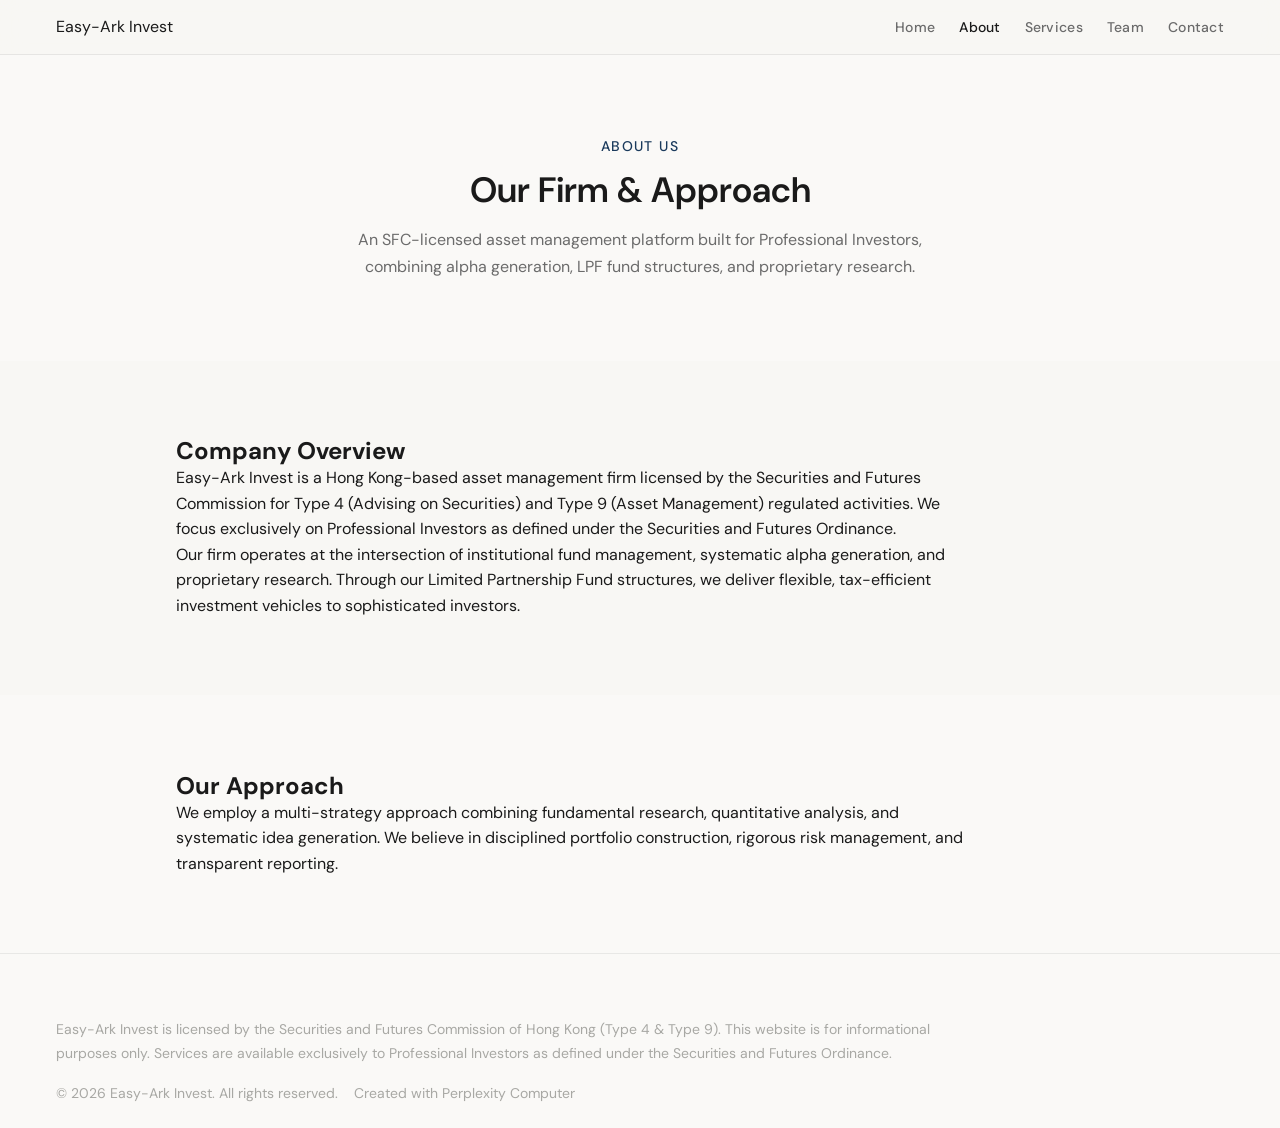
==== about.html @ 7d68a7dd "Add all HTML pages: index, about, services, team, contact" ====
<!DOCTYPE html>
<html lang="en">
<head>
<!-- Created with Perplexity Computer https://www.perplexity.ai/computer -->
<meta name="generator" content="Perplexity Computer">
<meta charset="UTF-8">
<meta name="viewport" content="width=device-width, initial-scale=1.0">
<title>About Us — Easy-Ark Invest</title>
<meta name="description" content="Easy-Ark Invest is a Hong Kong-based SFC-licensed asset management firm focused on Professional Investors, operating LPF structures with alpha capture and proprietary research capabilities.">
<link rel="preconnect" href="https://fonts.googleapis.com">
<link rel="preconnect" href="https://fonts.gstatic.com" crossorigin>
<link href="https://fonts.googleapis.com/css2?family=DM+Sans:ital,opsz,wght@0,9..40,300..700;1,9..40,300..700&display=swap" rel="stylesheet">
<link rel="stylesheet" href="./base.css">
<link rel="stylesheet" href="./style.css">
</head>
<body>
<a href="#main" class="skip-link">Skip to main content</a>
<header class="header" role="banner">
  <div class="header__inner">
    <a href="./index.html" class="header__logo" aria-label="Easy-Ark Invest Home">Easy-Ark Invest</a>
    <nav class="header__nav" data-nav aria-label="Main navigation">
      <a href="./index.html" class="header__nav-link">Home</a>
      <a href="./about.html" class="header__nav-link">About</a>
      <a href="./services.html" class="header__nav-link">Services</a>
      <a href="./team.html" class="header__nav-link">Team</a>
      <a href="./contact.html" class="header__nav-link">Contact</a>
    </nav>
  </div>
</header>
<main id="main">
  <section class="page-hero" style="background: var(--color-surface);">
    <div class="container">
      <div class="page-hero__overline">About Us</div>
      <h1 class="page-hero__title">Our Firm &amp; Approach</h1>
      <p class="page-hero__desc">An SFC-licensed asset management platform built for Professional Investors, combining alpha generation, LPF fund structures, and proprietary research.</p>
    </div>
  </section>
  <section class="section" aria-labelledby="overview-heading">
    <div class="container container--narrow">
      <h2 id="overview-heading">Company Overview</h2>
      <p>Easy-Ark Invest is a Hong Kong-based asset management firm licensed by the Securities and Futures Commission for Type 4 (Advising on Securities) and Type 9 (Asset Management) regulated activities. We focus exclusively on Professional Investors as defined under the Securities and Futures Ordinance.</p>
      <p>Our firm operates at the intersection of institutional fund management, systematic alpha generation, and proprietary research. Through our Limited Partnership Fund structures, we deliver flexible, tax-efficient investment vehicles to sophisticated investors.</p>
    </div>
  </section>
  <section class="section" style="background: var(--color-surface);" aria-labelledby="approach-heading">
    <div class="container container--narrow">
      <h2 id="approach-heading">Our Approach</h2>
      <p>We employ a multi-strategy approach combining fundamental research, quantitative analysis, and systematic idea generation. We believe in disciplined portfolio construction, rigorous risk management, and transparent reporting.</p>
    </div>
  </section>
</main>
<footer class="footer" role="contentinfo">
  <div class="footer__inner">
    <div class="footer__bottom">
      <p class="footer__disclaimer">Easy-Ark Invest is licensed by the Securities and Futures Commission of Hong Kong (Type 4 &amp; Type 9). This website is for informational purposes only. Services are available exclusively to Professional Investors as defined under the Securities and Futures Ordinance.</p>
      <div class="footer__meta">
        <span>&copy; 2026 Easy-Ark Invest. All rights reserved.</span>
        <a href="https://www.perplexity.ai/computer" target="_blank" rel="noopener noreferrer">Created with Perplexity Computer</a>
      </div>
    </div>
  </div>
</footer>
<script src="./app.js"></script>
</body>
</html>
---- base.css ----
/* base.css */
*, *::before, *::after { box-sizing: border-box; margin: 0; padding: 0; }

html {
  -moz-text-size-adjust: none;
  -webkit-text-size-adjust: none;
  text-size-adjust: none;
  -webkit-font-smoothing: antialiased;
  -moz-osx-font-smoothing: grayscale;
  text-rendering: optimizeLegibility;
  scroll-behavior: smooth;
  hanging-punctuation: first last;
  scroll-padding-top: var(--space-16);
}

body {
  min-height: 100dvh;
  line-height: 1.6;
  font-family: var(--font-body, sans-serif);
  font-size: var(--text-sm);
  color: var(--color-text);
  background-color: var(--color-bg);
}

img, picture, video, canvas, svg { display: block; max-width: 100%; height: auto; }
ul[role="list"], ol[role="list"] { list-style: none; }
input, button, textarea, select { font: inherit; color: inherit; }

h1, h2, h3, h4, h5, h6 { text-wrap: balance; line-height: 1.15; }
p, li, figcaption { text-wrap: pretty; max-width: 72ch; }

::selection {
  background: oklch(from var(--color-primary) l c h / 0.25);
  color: var(--color-text);
}

:focus-visible {
  outline: 2px solid var(--color-primary);
  outline-offset: 3px;
  border-radius: var(--radius-sm);
}

@media (prefers-reduced-motion: reduce) {
  *, *::before, *::after {
    animation-duration: 0.01ms !important;
    animation-iteration-count: 1 !important;
    transition-duration: 0.01ms !important;
    scroll-behavior: auto !important;
  }
}

button { cursor: pointer; background: none; border: none; }
table { border-collapse: collapse; width: 100%; }

.sr-only {
  position: absolute; width: 1px; height: 1px; padding: 0; margin: -1px;
  overflow: hidden; clip: rect(0, 0, 0, 0); white-space: nowrap; border-width: 0;
}
---- style.css ----
/* style.css — Easy-Ark Invest Design System */

/* ============================================
   FONT LOADING
   Using DM Sans from Google Fonts — clean, professional, geometric
   ============================================ */

/* ============================================
   TYPE SCALE — Fluid with clamp()
   ============================================ */
:root {
  --text-xs:   clamp(0.75rem,  0.7rem  + 0.25vw, 0.875rem);
  --text-sm:   clamp(0.875rem, 0.8rem  + 0.35vw, 1rem);
  --text-base: clamp(1rem,     0.9rem  + 0.5vw,  1.125rem);
  --text-lg:   clamp(1.125rem, 0.95rem + 0.85vw, 1.5rem);
  --text-xl:   clamp(1.5rem,   1rem    + 1.5vw,  2.25rem);
  --text-2xl:  clamp(2rem,     1.2rem  + 2.5vw,  3.5rem);
  --text-3xl:  clamp(2.5rem,   1rem    + 4vw,    5rem);
  --text-hero: clamp(3rem,     0.5rem  + 7vw,    8rem);

  /* Font families */
  --font-body: 'DM Sans', 'Helvetica Neue', sans-serif;
  --font-display: 'DM Sans', 'Helvetica Neue', sans-serif;
}

/* ============================================
   4px SPACING SYSTEM
   ============================================ */
:root {
  --space-1:  0.25rem;   /*  4px */
  --space-2:  0.5rem;    /*  8px */
  --space-3:  0.75rem;   /* 12px */
  --space-4:  1rem;      /* 16px */
  --space-5:  1.25rem;   /* 20px */
  --space-6:  1.5rem;    /* 24px */
  --space-8:  2rem;      /* 32px */
  --space-10: 2.5rem;    /* 40px */
  --space-12: 3rem;      /* 48px */
  --space-16: 4rem;      /* 64px */
  --space-20: 5rem;      /* 80px */
  --space-24: 6rem;      /* 96px */
  --space-32: 8rem;      /* 128px */
}

/* ============================================
   COLOR PALETTE — Finance-appropriate custom palette
   Deep navy primary, warm off-white surfaces, subtle gold accent
   ============================================ */

:root, [data-theme="light"] {
  /* Surfaces — warm off-white progression */
  --color-bg:             #f8f7f4;
  --color-surface:        #faf9f7;
  --color-surface-2:      #ffffff;
  --color-surface-offset: #f2f0ec;
  --color-surface-offset-2: #eceae5;
  --color-surface-dynamic: #e5e3de;
  --color-divider:        #dbd8d2;
  --color-border:         #d0cdc6;

  /* Text — near-black to medium gray */
  --color-text:           #1a1a1a;
  --color-text-muted:     #6b6b6b;
  --color-text-faint:     #a8a8a4;
  --color-text-inverse:   #f8f7f4;

  /* Primary Accent — Deep Navy Blue */
  --color-primary:        #1a3a5c;
  --color-primary-hover:  #142e4a;
  --color-primary-active: #0e2338;
  --color-primary-highlight: #dbe4ed;

  /* Secondary Accent — Subtle Gold (very sparingly) */
  --color-gold:           #b8860b;
  --color-gold-hover:     #9a7009;
  --color-gold-active:    #7c5a07;

  /* Semantic — muted, finance-appropriate */
  --color-error:          #9b2c2c;
  --color-error-hover:    #822424;
  --color-error-highlight: #f0dede;

  --color-success:        #276749;
  --color-success-hover:  #1e5239;
  --color-success-highlight: #ddeee5;

  --color-warning:        #8b6914;
  --color-warning-hover:  #6f5410;
  --color-warning-highlight: #f0e8d4;

  /* Radius */
  --radius-sm: 0.25rem;
  --radius-md: 0.375rem;
  --radius-lg: 0.5rem;
  --radius-xl: 0.75rem;
  --radius-full: 9999px;

  /* Transitions */
  --transition-interactive: 180ms cubic-bezier(0.16, 1, 0.3, 1);

  /* Shadows — warm-tinted */
  --shadow-sm: 0 1px 2px oklch(0.2 0.01 80 / 0.06);
  --shadow-md: 0 4px 12px oklch(0.2 0.01 80 / 0.08);
  --shadow-lg: 0 12px 32px oklch(0.2 0.01 80 / 0.12);

  /* Content widths */
  --content-narrow: 640px;
  --content-default: 960px;
  --content-wide: 1200px;
  --content-full: 100%;
}

/* DARK MODE */
[data-theme="dark"] {
  --color-bg:             #0f1419;
  --color-surface:        #141a21;
  --color-surface-2:      #1a2129;
  --color-surface-offset: #161d25;
  --color-surface-offset-2: #1e2630;
  --color-surface-dynamic: #252e38;
  --color-divider:        #1e2630;
  --color-border:         #2d3847;

  --color-text:           #d4d8dc;
  --color-text-muted:     #8a9199;
  --color-text-faint:     #5a6370;
  --color-text-inverse:   #0f1419;

  --color-primary:        #6a9cc8;
  --color-primary-hover:  #5388b8;
  --color-primary-active: #3d74a5;
  --color-primary-highlight: #1e2d3e;

  --color-gold:           #d4a84b;
  --color-gold-hover:     #c49838;
  --color-gold-active:    #b08825;

  --color-error:          #e07070;
  --color-error-hover:    #d05050;
  --color-error-highlight: #3a2020;

  --color-success:        #5daa7e;
  --color-success-hover:  #4d9a6e;
  --color-success-highlight: #1a3028;

  --color-warning:        #d4a84b;
  --color-warning-hover:  #c49838;
  --color-warning-highlight: #302810;

  --shadow-sm: 0 1px 2px oklch(0 0 0 / 0.2);
  --shadow-md: 0 4px 12px oklch(0 0 0 / 0.3);
  --shadow-lg: 0 12px 32px oklch(0 0 0 / 0.4);
}

/* System preference fallback */
@media (prefers-color-scheme: dark) {
  :root:not([data-theme]) {
    --color-bg:             #0f1419;
    --color-surface:        #141a21;
    --color-surface-2:      #1a2129;
    --color-surface-offset: #161d25;
    --color-surface-offset-2: #1e2630;
    --color-surface-dynamic: #252e38;
    --color-divider:        #1e2630;
    --color-border:         #2d3847;
    --color-text:           #d4d8dc;
    --color-text-muted:     #8a9199;
    --color-text-faint:     #5a6370;
    --color-text-inverse:   #0f1419;
    --color-primary:        #6a9cc8;
    --color-primary-hover:  #5388b8;
    --color-primary-active: #3d74a5;
    --color-primary-highlight: #1e2d3e;
    --color-gold:           #d4a84b;
    --color-gold-hover:     #c49838;
    --color-gold-active:    #b08825;
    --color-error:          #e07070;
    --color-error-hover:    #d05050;
    --color-error-highlight: #3a2020;
    --color-success:        #5daa7e;
    --color-success-hover:  #4d9a6e;
    --color-success-highlight: #1a3028;
    --color-warning:        #d4a84b;
    --color-warning-hover:  #c49838;
    --color-warning-highlight: #302810;
    --shadow-sm: 0 1px 2px oklch(0 0 0 / 0.2);
    --shadow-md: 0 4px 12px oklch(0 0 0 / 0.3);
    --shadow-lg: 0 12px 32px oklch(0 0 0 / 0.4);
  }
}

/* ============================================
   GLOBAL COMPONENT STYLES
   ============================================ */

/* Container */
.container {
  max-width: var(--content-wide);
  margin-inline: auto;
  padding-inline: var(--space-4);
}

.container--narrow {
  max-width: var(--content-default);
}

/* Section spacing */
.section {
  padding-block: clamp(var(--space-10), 6vw, var(--space-24));
}

/* Header */
.header {
  position: sticky;
  top: 0;
  z-index: 50;
  background: oklch(from var(--color-bg) l c h / 0.92);
  backdrop-filter: blur(12px);
  -webkit-backdrop-filter: blur(12px);
  border-bottom: 1px solid oklch(from var(--color-text) l c h / 0.08);
  transition: box-shadow var(--transition-interactive);
}

.header--scrolled {
  box-shadow: var(--shadow-sm);
}

.header__inner {
  display: flex;
  align-items: center;
  justify-content: space-between;
  padding-block: var(--space-3);
  max-width: var(--content-wide);
  margin-inline: auto;
  padding-inline: var(--space-4);
}

.header__logo {
  display: flex;
  align-items: center;
  gap: var(--space-2);
  text-decoration: none;
  color: var(--color-text);
}

.header__logo svg {
  width: 32px;
  height: 32px;
  flex-shrink: 0;
}

.header__logo-text {
  font-family: var(--font-display);
  font-size: var(--text-sm);
  font-weight: 600;
  letter-spacing: 0.02em;
  white-space: nowrap;
}

.header__nav {
  display: flex;
  align-items: center;
  gap: var(--space-6);
}

.header__nav-link {
  font-size: var(--text-xs);
  font-weight: 500;
  color: var(--color-text-muted);
  text-decoration: none;
  letter-spacing: 0.02em;
  transition: color var(--transition-interactive);
  padding: var(--space-1) 0;
}

.header__nav-link:hover {
  color: var(--color-primary);
}

.header__nav-link--active {
  color: var(--color-text);
}

/* Theme toggle */
.theme-toggle {
  display: flex;
  align-items: center;
  justify-content: center;
  width: 36px;
  height: 36px;
  border-radius: var(--radius-md);
  color: var(--color-text-muted);
  transition: color var(--transition-interactive), background var(--transition-interactive);
}

.theme-toggle:hover {
  color: var(--color-text);
  background: var(--color-surface-offset);
}

/* Mobile nav toggle */
.header__mobile-toggle {
  display: none;
  width: 44px;
  height: 44px;
  align-items: center;
  justify-content: center;
  color: var(--color-text);
}

@media (max-width: 767px) {
  .header__nav {
    display: none;
    position: absolute;
    top: 100%;
    left: 0;
    right: 0;
    background: var(--color-surface);
    border-bottom: 1px solid var(--color-border);
    flex-direction: column;
    padding: var(--space-4);
    gap: var(--space-2);
    box-shadow: var(--shadow-md);
  }

  .header__nav--open {
    display: flex;
  }

  .header__nav-link {
    font-size: var(--text-sm);
    padding: var(--space-2) var(--space-3);
    width: 100%;
    border-radius: var(--radius-md);
  }

  .header__nav-link:hover {
    background: var(--color-surface-offset);
  }

  .header__mobile-toggle {
    display: flex;
  }

  .header__actions {
    display: flex;
    align-items: center;
    gap: var(--space-2);
  }
}

/* Footer */
.footer {
  background: var(--color-surface);
  border-top: 1px solid oklch(from var(--color-text) l c h / 0.08);
  padding-block: var(--space-10) var(--space-6);
}

.footer__inner {
  max-width: var(--content-wide);
  margin-inline: auto;
  padding-inline: var(--space-4);
}

.footer__top {
  display: grid;
  grid-template-columns: 1fr;
  gap: var(--space-8);
  padding-bottom: var(--space-8);
  border-bottom: 1px solid var(--color-divider);
}

@media (min-width: 768px) {
  .footer__top {
    grid-template-columns: 2fr 1fr 1fr;
  }
}

.footer__brand {
  display: flex;
  flex-direction: column;
  gap: var(--space-3);
}

.footer__brand-logo {
  display: flex;
  align-items: center;
  gap: var(--space-2);
  color: var(--color-text);
  text-decoration: none;
}

.footer__brand-logo svg {
  width: 28px;
  height: 28px;
}

.footer__brand-name {
  font-weight: 600;
  font-size: var(--text-sm);
  letter-spacing: 0.02em;
}

.footer__brand-desc {
  font-size: var(--text-xs);
  color: var(--color-text-muted);
  line-height: 1.6;
  max-width: 40ch;
}

.footer__col-title {
  font-size: var(--text-xs);
  font-weight: 600;
  color: var(--color-text);
  letter-spacing: 0.06em;
  text-transform: uppercase;
  margin-bottom: var(--space-3);
}

.footer__link {
  display: block;
  font-size: var(--text-xs);
  color: var(--color-text-muted);
  text-decoration: none;
  padding-block: var(--space-1);
  transition: color var(--transition-interactive);
}

.footer__link:hover {
  color: var(--color-primary);
}

.footer__bottom {
  padding-top: var(--space-6);
  display: flex;
  flex-direction: column;
  gap: var(--space-4);
}

.footer__disclaimer {
  font-size: var(--text-xs);
  color: var(--color-text-faint);
  line-height: 1.7;
  max-width: 90ch;
}

.footer__meta {
  display: flex;
  flex-wrap: wrap;
  gap: var(--space-4);
  font-size: var(--text-xs);
  color: var(--color-text-faint);
}

.footer__meta a {
  color: var(--color-text-faint);
  text-decoration: none;
  transition: color var(--transition-interactive);
}

.footer__meta a:hover {
  color: var(--color-primary);
}

/* Gold accent line */
.gold-accent {
  width: 40px;
  height: 2px;
  background: var(--color-gold);
}

/* Buttons */
.btn {
  display: inline-flex;
  align-items: center;
  justify-content: center;
  gap: var(--space-2);
  font-size: var(--text-xs);
  font-weight: 500;
  letter-spacing: 0.02em;
  padding: var(--space-2) var(--space-5);
  border-radius: var(--radius-md);
  text-decoration: none;
  transition: all var(--transition-interactive);
  min-height: 44px;
}

.btn--primary {
  background: var(--color-primary);
  color: var(--color-text-inverse);
}

.btn--primary:hover {
  background: var(--color-primary-hover);
}

.btn--primary:active {
  background: var(--color-primary-active);
}

.btn--secondary {
  background: transparent;
  color: var(--color-primary);
  border: 1px solid oklch(from var(--color-primary) l c h / 0.3);
}

.btn--secondary:hover {
  background: var(--color-primary-highlight);
  border-color: var(--color-primary);
}

.btn--ghost {
  background: transparent;
  color: var(--color-text-muted);
}

.btn--ghost:hover {
  color: var(--color-text);
  background: var(--color-surface-offset);
}

/* Cards */
.card {
  background: var(--color-surface);
  border: 1px solid oklch(from var(--color-text) l c h / 0.08);
  border-radius: var(--radius-lg);
  padding: var(--space-6);
  transition: box-shadow var(--transition-interactive), border-color var(--transition-interactive);
}

.card:hover {
  box-shadow: var(--shadow-md);
  border-color: oklch(from var(--color-text) l c h / 0.12);
}

/* Form elements */
.form-group {
  display: flex;
  flex-direction: column;
  gap: var(--space-1);
}

.form-label {
  font-size: var(--text-xs);
  font-weight: 500;
  color: var(--color-text);
  letter-spacing: 0.02em;
}

.form-input,
.form-textarea {
  font-size: var(--text-sm);
  padding: var(--space-2) var(--space-3);
  border: 1px solid var(--color-border);
  border-radius: var(--radius-md);
  background: var(--color-surface-2);
  color: var(--color-text);
  transition: border-color var(--transition-interactive), box-shadow var(--transition-interactive);
  min-height: 44px;
}

.form-input::placeholder,
.form-textarea::placeholder {
  color: var(--color-text-faint);
}

.form-input:focus,
.form-textarea:focus {
  outline: none;
  border-color: var(--color-primary);
  box-shadow: 0 0 0 3px oklch(from var(--color-primary) l c h / 0.12);
}

.form-textarea {
  min-height: 120px;
  resize: vertical;
}

/* Badge */
.badge {
  display: inline-flex;
  align-items: center;
  font-size: var(--text-xs);
  font-weight: 500;
  letter-spacing: 0.04em;
  padding: var(--space-1) var(--space-3);
  border-radius: var(--radius-full);
  background: var(--color-primary-highlight);
  color: var(--color-primary);
}

/* Divider */
.divider {
  height: 1px;
  background: var(--color-divider);
  border: none;
}

/* Page hero */
.page-hero {
  padding-block: clamp(var(--space-12), 8vw, var(--space-20));
  text-align: center;
}

.page-hero__overline {
  font-size: var(--text-xs);
  font-weight: 500;
  color: var(--color-primary);
  letter-spacing: 0.1em;
  text-transform: uppercase;
  margin-bottom: var(--space-3);
}

.page-hero__title {
  font-family: var(--font-display);
  font-size: var(--text-xl);
  font-weight: 600;
  color: var(--color-text);
  margin-bottom: var(--space-4);
}

.page-hero__desc {
  font-size: var(--text-sm);
  color: var(--color-text-muted);
  max-width: 55ch;
  margin-inline: auto;
  line-height: 1.7;
}

/* Reveal animation */
.reveal {
  opacity: 0;
  transition: opacity 0.6s cubic-bezier(0.16, 1, 0.3, 1);
}

.reveal--visible {
  opacity: 1;
}

/* Skip link */
.skip-link {
  position: absolute;
  top: -100%;
  left: var(--space-4);
  background: var(--color-primary);
  color: var(--color-text-inverse);
  padding: var(--space-2) var(--space-4);
  border-radius: var(--radius-md);
  font-size: var(--text-xs);
  text-decoration: none;
  z-index: 100;
}

.skip-link:focus {
  top: var(--space-2);
}
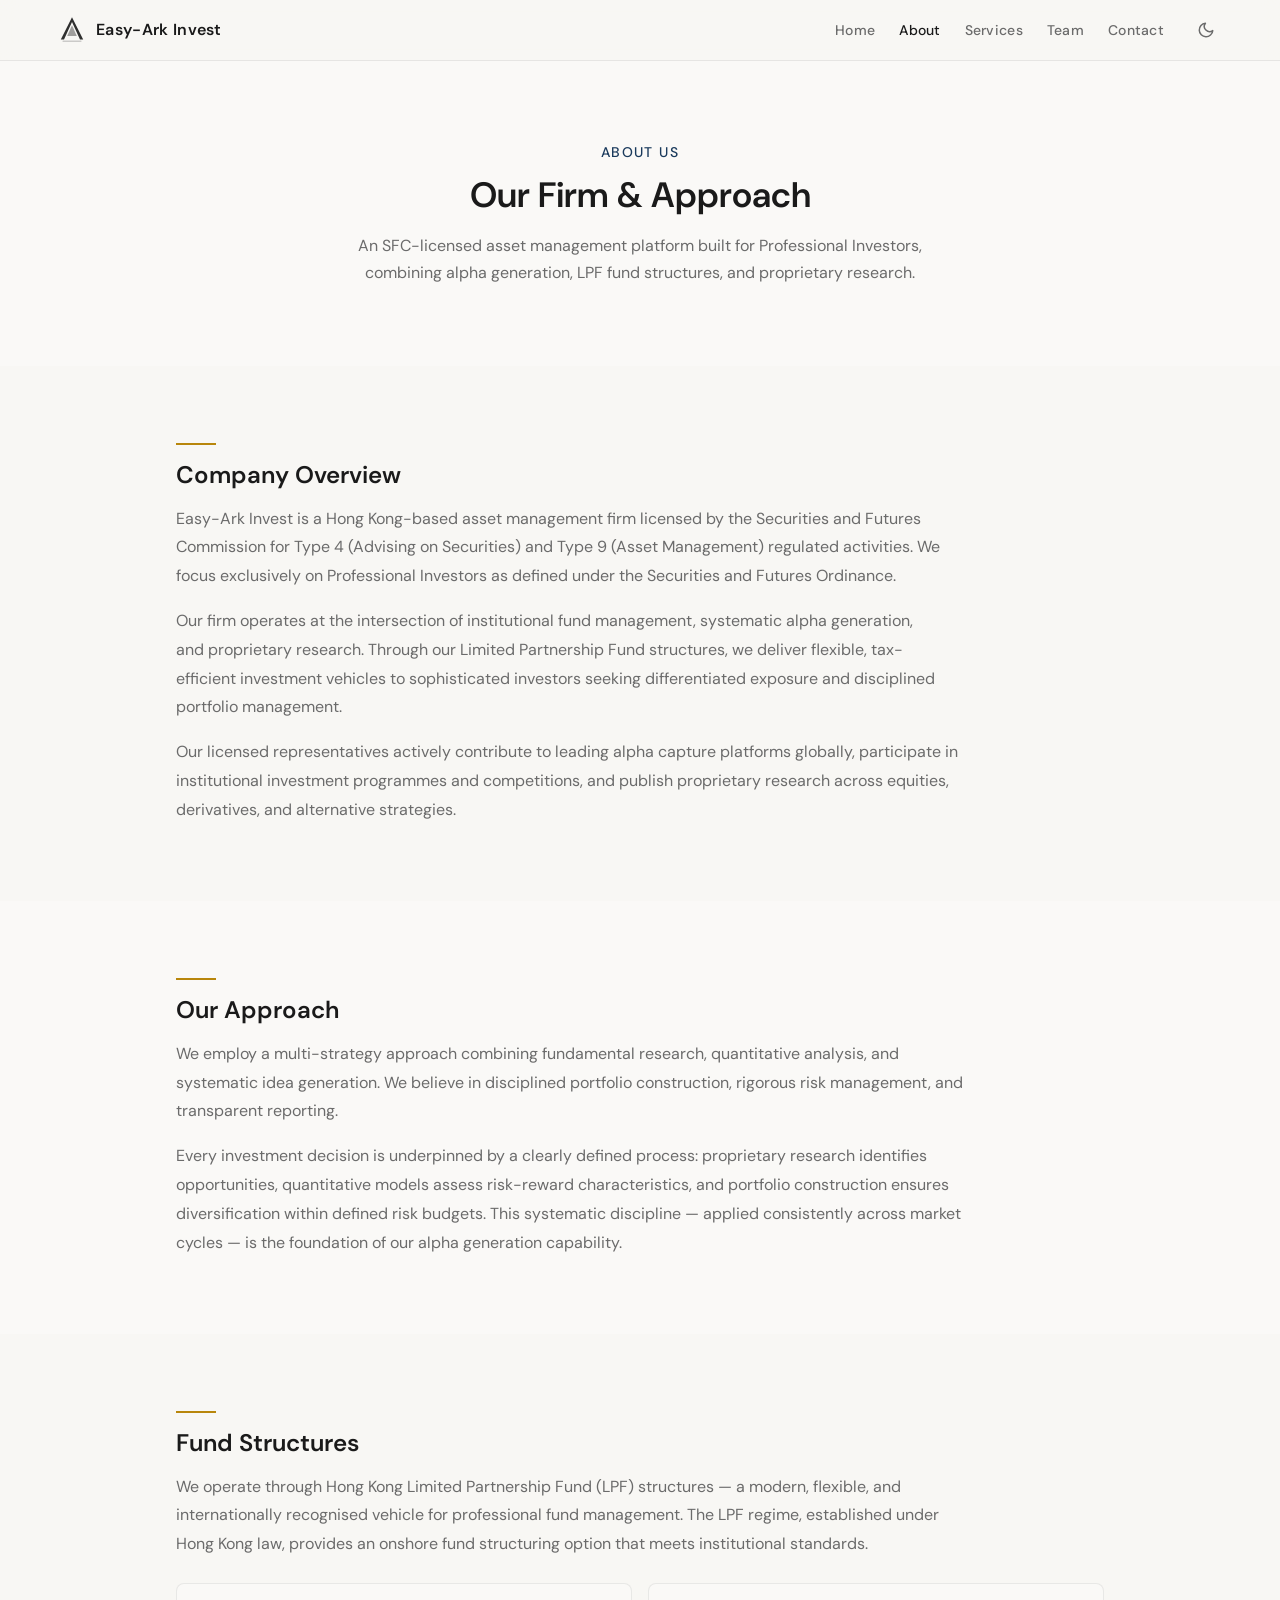
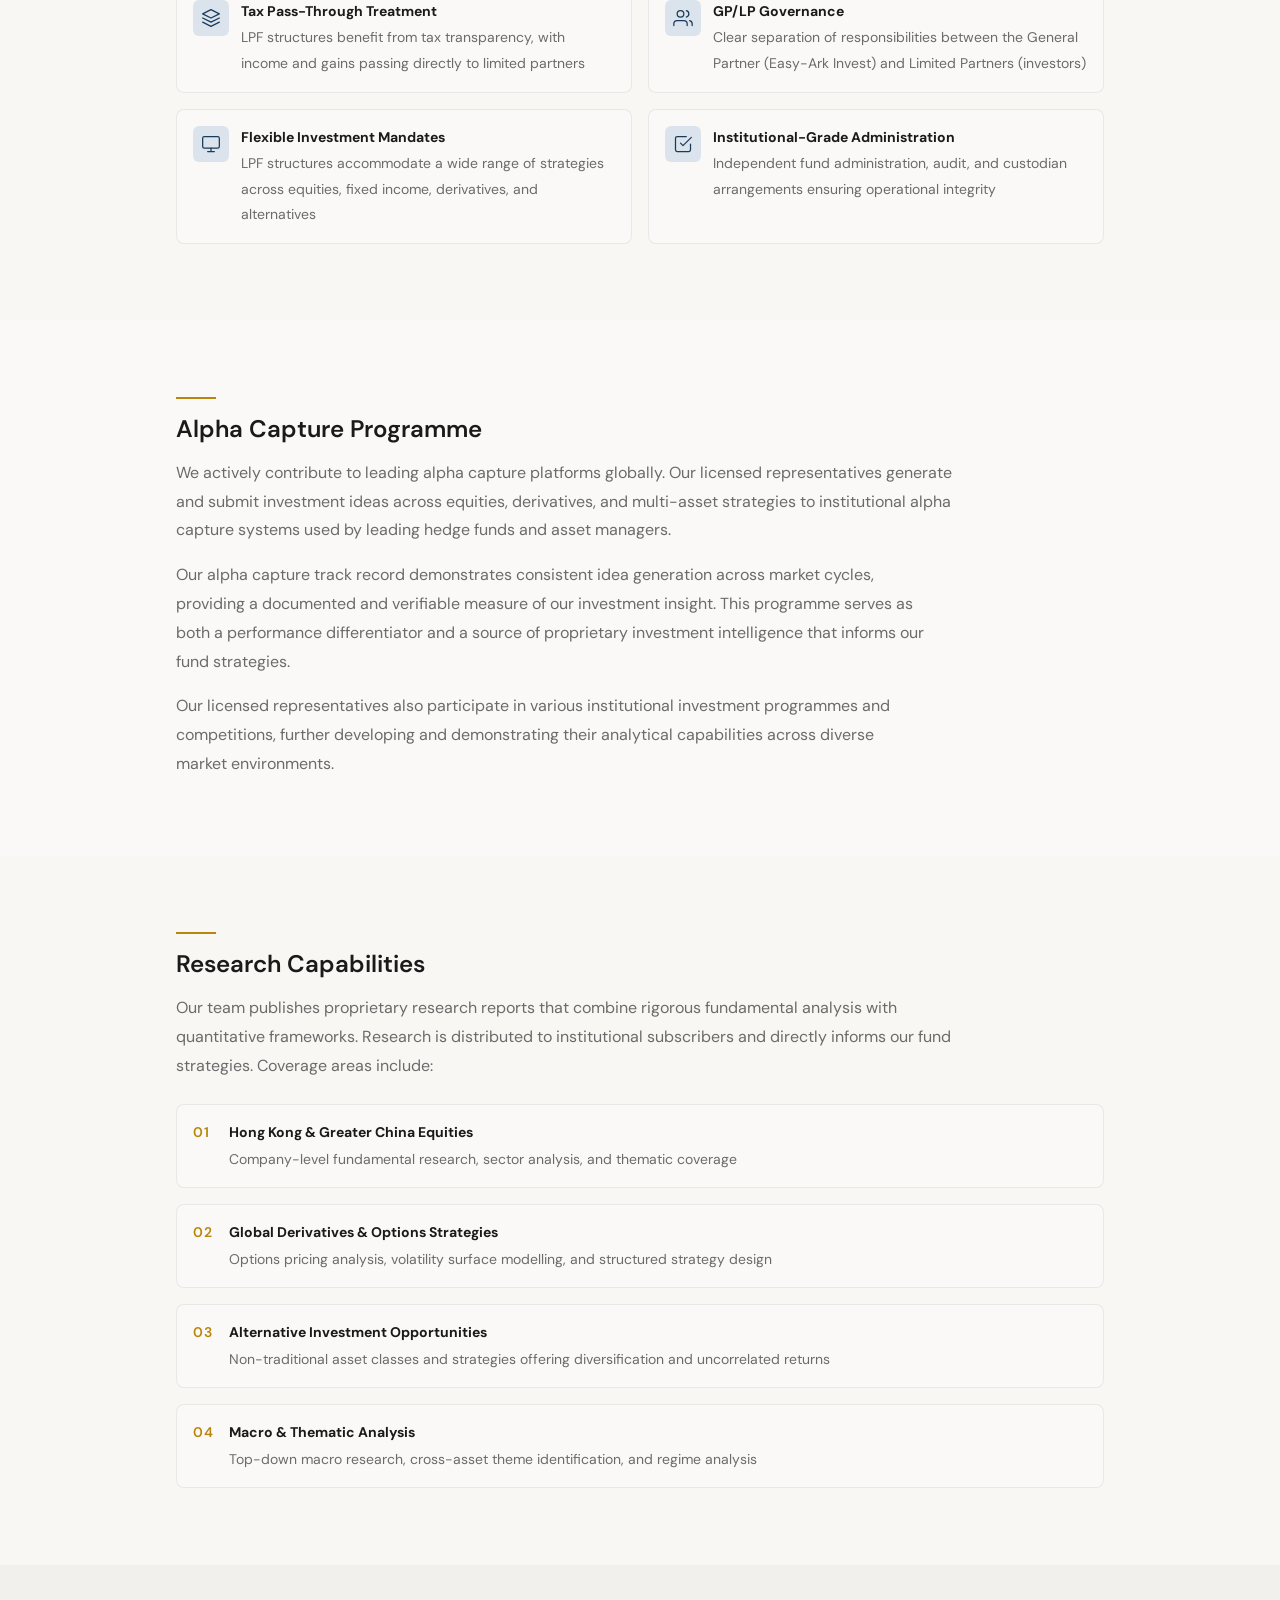
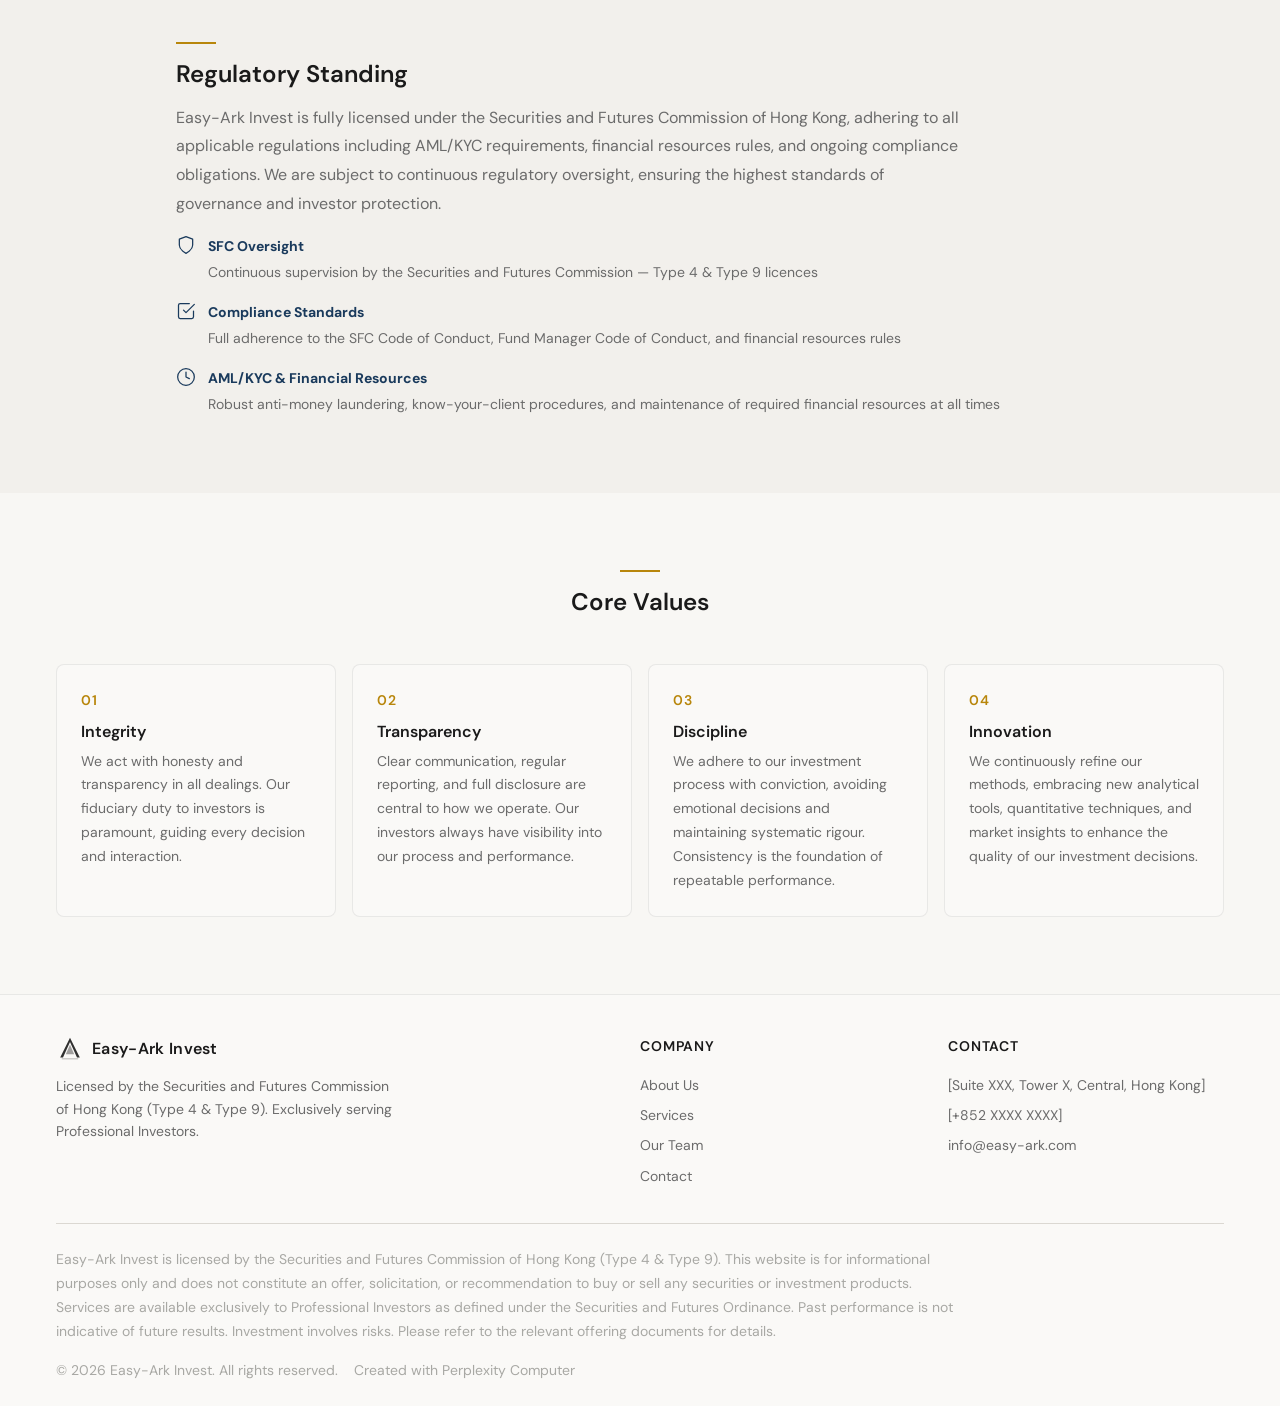
==== commit 456381ea: "Update about.html with full content" ====
--- a/about.html
+++ b/about.html
@@ -1,8 +1,22 @@
 <!DOCTYPE html>
 <html lang="en">
 <head>
-<!-- Created with Perplexity Computer https://www.perplexity.ai/computer -->
+<!--
+   ______                            __
+  / ____/___  ____ ___  ____  __  __/ /____  _____
+ / /   / __ \/ __ `__ \/ __ \/ / / / __/ _ \/ ___/
+/ /___/ /_/ / / / / / / /_/ / /_/ / /_/  __/ /
+\____/\____/_/ /_/ /_/ .___/\__,_/\__/\___/_/
+                    /_/
+        Created with Perplexity Computer
+        https://www.perplexity.ai/computer
+-->
+
+<!-- Perplexity Computer Attribution — SEO Meta Tags -->
 <meta name="generator" content="Perplexity Computer">
+<meta name="author" content="Perplexity Computer">
+<meta property="og:see_also" content="https://www.perplexity.ai/computer">
+<link rel="author" href="https://www.perplexity.ai/computer">
 <meta charset="UTF-8">
 <meta name="viewport" content="width=device-width, initial-scale=1.0">
 <title>About Us — Easy-Ark Invest</title>
@@ -14,20 +28,41 @@
 <link rel="stylesheet" href="./style.css">
 </head>
 <body>
+
 <a href="#main" class="skip-link">Skip to main content</a>
+
+<!-- HEADER -->
 <header class="header" role="banner">
   <div class="header__inner">
-    <a href="./index.html" class="header__logo" aria-label="Easy-Ark Invest Home">Easy-Ark Invest</a>
-    <nav class="header__nav" data-nav aria-label="Main navigation">
-      <a href="./index.html" class="header__nav-link">Home</a>
-      <a href="./about.html" class="header__nav-link">About</a>
-      <a href="./services.html" class="header__nav-link">Services</a>
-      <a href="./team.html" class="header__nav-link">Team</a>
-      <a href="./contact.html" class="header__nav-link">Contact</a>
-    </nav>
+    <a href="./index.html" class="header__logo" aria-label="Easy-Ark Invest Home">
+      <svg width="32" height="32" viewBox="0 0 40 40" fill="none" aria-hidden="true">
+        <path d="M20 4L6 32h4l10-22 10 22h4L20 4z" fill="currentColor" opacity="0.9"/>
+        <path d="M20 14l-6 13.5h12L20 14z" fill="currentColor" opacity="0.4"/>
+        <rect x="8" y="33" width="24" height="2" rx="1" fill="currentColor" opacity="0.2"/>
+      </svg>
+      <span class="header__logo-text">Easy-Ark Invest</span>
+    </a>
+    <div class="header__actions" style="display:flex;align-items:center;gap:var(--space-2);">
+      <nav class="header__nav" data-nav aria-label="Main navigation">
+        <a href="./index.html" class="header__nav-link">Home</a>
+        <a href="./about.html" class="header__nav-link">About</a>
+        <a href="./services.html" class="header__nav-link">Services</a>
+        <a href="./team.html" class="header__nav-link">Team</a>
+        <a href="./contact.html" class="header__nav-link">Contact</a>
+        <button data-theme-toggle aria-label="Switch theme" class="theme-toggle">
+          <svg width="18" height="18" viewBox="0 0 24 24" fill="none" stroke="currentColor" stroke-width="2"><path d="M21 12.79A9 9 0 1 1 11.21 3 7 7 0 0 0 21 12.79z"/></svg>
+        </button>
+      </nav>
+      <button data-mobile-toggle class="header__mobile-toggle" aria-label="Open menu" aria-expanded="false">
+        <svg width="24" height="24" viewBox="0 0 24 24" fill="none" stroke="currentColor" stroke-width="2" stroke-linecap="round" stroke-linejoin="round"><path d="M3 12h18M3 6h18M3 18h18"/></svg>
+      </button>
+    </div>
   </div>
 </header>
+
 <main id="main">
+
+  <!-- PAGE HERO -->
   <section class="page-hero" style="background: var(--color-surface);">
     <div class="container">
       <div class="page-hero__overline">About Us</div>
@@ -35,24 +70,261 @@
       <p class="page-hero__desc">An SFC-licensed asset management platform built for Professional Investors, combining alpha generation, LPF fund structures, and proprietary research.</p>
     </div>
   </section>
+
+  <!-- COMPANY OVERVIEW -->
   <section class="section" aria-labelledby="overview-heading">
     <div class="container container--narrow">
-      <h2 id="overview-heading">Company Overview</h2>
-      <p>Easy-Ark Invest is a Hong Kong-based asset management firm licensed by the Securities and Futures Commission for Type 4 (Advising on Securities) and Type 9 (Asset Management) regulated activities. We focus exclusively on Professional Investors as defined under the Securities and Futures Ordinance.</p>
-      <p>Our firm operates at the intersection of institutional fund management, systematic alpha generation, and proprietary research. Through our Limited Partnership Fund structures, we deliver flexible, tax-efficient investment vehicles to sophisticated investors.</p>
-    </div>
-  </section>
+      <div class="reveal">
+        <div class="gold-accent" style="margin-bottom: var(--space-4);"></div>
+        <h2 id="overview-heading" style="font-size: var(--text-lg); font-weight: 600; margin-bottom: var(--space-4);">Company Overview</h2>
+        <p style="font-size: var(--text-sm); color: var(--color-text-muted); line-height: 1.8; margin-bottom: var(--space-4);">
+          Easy-Ark Invest is a Hong Kong-based asset management firm licensed by the Securities and Futures Commission for Type 4 (Advising on Securities) and Type 9 (Asset Management) regulated activities. We focus exclusively on Professional Investors as defined under the Securities and Futures Ordinance.
+        </p>
+        <p style="font-size: var(--text-sm); color: var(--color-text-muted); line-height: 1.8; margin-bottom: var(--space-4);">
+          Our firm operates at the intersection of institutional fund management, systematic alpha generation, and proprietary research. Through our Limited Partnership Fund structures, we deliver flexible, tax-efficient investment vehicles to sophisticated investors seeking differentiated exposure and disciplined portfolio management.
+        </p>
+        <p style="font-size: var(--text-sm); color: var(--color-text-muted); line-height: 1.8;">
+          Our licensed representatives actively contribute to leading alpha capture platforms globally, participate in institutional investment programmes and competitions, and publish proprietary research across equities, derivatives, and alternative strategies.
+        </p>
+      </div>
+    </div>
+  </section>
+
+  <!-- OUR APPROACH -->
   <section class="section" style="background: var(--color-surface);" aria-labelledby="approach-heading">
     <div class="container container--narrow">
-      <h2 id="approach-heading">Our Approach</h2>
-      <p>We employ a multi-strategy approach combining fundamental research, quantitative analysis, and systematic idea generation. We believe in disciplined portfolio construction, rigorous risk management, and transparent reporting.</p>
-    </div>
-  </section>
+      <div class="reveal">
+        <div class="gold-accent" style="margin-bottom: var(--space-4);"></div>
+        <h2 id="approach-heading" style="font-size: var(--text-lg); font-weight: 600; margin-bottom: var(--space-4);">Our Approach</h2>
+        <p style="font-size: var(--text-sm); color: var(--color-text-muted); line-height: 1.8; margin-bottom: var(--space-4);">
+          We employ a multi-strategy approach combining fundamental research, quantitative analysis, and systematic idea generation. We believe in disciplined portfolio construction, rigorous risk management, and transparent reporting.
+        </p>
+        <p style="font-size: var(--text-sm); color: var(--color-text-muted); line-height: 1.8;">
+          Every investment decision is underpinned by a clearly defined process: proprietary research identifies opportunities, quantitative models assess risk-reward characteristics, and portfolio construction ensures diversification within defined risk budgets. This systematic discipline — applied consistently across market cycles — is the foundation of our alpha generation capability.
+        </p>
+      </div>
+    </div>
+  </section>
+
+  <!-- FUND STRUCTURES -->
+  <section class="section" aria-labelledby="lpf-heading">
+    <div class="container container--narrow">
+      <div class="reveal">
+        <div class="gold-accent" style="margin-bottom: var(--space-4);"></div>
+        <h2 id="lpf-heading" style="font-size: var(--text-lg); font-weight: 600; margin-bottom: var(--space-4);">Fund Structures</h2>
+        <p style="font-size: var(--text-sm); color: var(--color-text-muted); line-height: 1.8; margin-bottom: var(--space-6);">
+          We operate through Hong Kong Limited Partnership Fund (LPF) structures — a modern, flexible, and internationally recognised vehicle for professional fund management. The LPF regime, established under Hong Kong law, provides an onshore fund structuring option that meets institutional standards.
+        </p>
+
+        <div class="lpf-features-grid">
+          <div class="lpf-feature">
+            <div class="lpf-feature__icon">
+              <svg width="20" height="20" viewBox="0 0 24 24" fill="none" stroke="currentColor" stroke-width="1.5" stroke-linecap="round" stroke-linejoin="round"><path d="M12 2L2 7l10 5 10-5-10-5z"/><path d="M2 17l10 5 10-5"/><path d="M2 12l10 5 10-5"/></svg>
+            </div>
+            <div>
+              <strong style="font-size: var(--text-xs); display: block; margin-bottom: 2px;">Tax Pass-Through Treatment</strong>
+              <span style="font-size: var(--text-xs); color: var(--color-text-muted);">LPF structures benefit from tax transparency, with income and gains passing directly to limited partners</span>
+            </div>
+          </div>
+          <div class="lpf-feature">
+            <div class="lpf-feature__icon">
+              <svg width="20" height="20" viewBox="0 0 24 24" fill="none" stroke="currentColor" stroke-width="1.5" stroke-linecap="round" stroke-linejoin="round"><path d="M17 21v-2a4 4 0 00-4-4H5a4 4 0 00-4 4v2"/><circle cx="9" cy="7" r="4"/><path d="M23 21v-2a4 4 0 00-3-3.87"/><path d="M16 3.13a4 4 0 010 7.75"/></svg>
+            </div>
+            <div>
+              <strong style="font-size: var(--text-xs); display: block; margin-bottom: 2px;">GP/LP Governance</strong>
+              <span style="font-size: var(--text-xs); color: var(--color-text-muted);">Clear separation of responsibilities between the General Partner (Easy-Ark Invest) and Limited Partners (investors)</span>
+            </div>
+          </div>
+          <div class="lpf-feature">
+            <div class="lpf-feature__icon">
+              <svg width="20" height="20" viewBox="0 0 24 24" fill="none" stroke="currentColor" stroke-width="1.5" stroke-linecap="round" stroke-linejoin="round"><rect x="2" y="3" width="20" height="14" rx="2" ry="2"/><path d="M8 21h8M12 17v4"/></svg>
+            </div>
+            <div>
+              <strong style="font-size: var(--text-xs); display: block; margin-bottom: 2px;">Flexible Investment Mandates</strong>
+              <span style="font-size: var(--text-xs); color: var(--color-text-muted);">LPF structures accommodate a wide range of strategies across equities, fixed income, derivatives, and alternatives</span>
+            </div>
+          </div>
+          <div class="lpf-feature">
+            <div class="lpf-feature__icon">
+              <svg width="20" height="20" viewBox="0 0 24 24" fill="none" stroke="currentColor" stroke-width="1.5" stroke-linecap="round" stroke-linejoin="round"><path d="M9 11l3 3L22 4"/><path d="M21 12v7a2 2 0 01-2 2H5a2 2 0 01-2-2V5a2 2 0 012-2h11"/></svg>
+            </div>
+            <div>
+              <strong style="font-size: var(--text-xs); display: block; margin-bottom: 2px;">Institutional-Grade Administration</strong>
+              <span style="font-size: var(--text-xs); color: var(--color-text-muted);">Independent fund administration, audit, and custodian arrangements ensuring operational integrity</span>
+            </div>
+          </div>
+        </div>
+      </div>
+    </div>
+  </section>
+
+  <!-- ALPHA CAPTURE PROGRAMME -->
+  <section class="section" style="background: var(--color-surface);" aria-labelledby="alpha-heading">
+    <div class="container container--narrow">
+      <div class="reveal">
+        <div class="gold-accent" style="margin-bottom: var(--space-4);"></div>
+        <h2 id="alpha-heading" style="font-size: var(--text-lg); font-weight: 600; margin-bottom: var(--space-4);">Alpha Capture Programme</h2>
+        <p style="font-size: var(--text-sm); color: var(--color-text-muted); line-height: 1.8; margin-bottom: var(--space-4);">
+          We actively contribute to leading alpha capture platforms globally. Our licensed representatives generate and submit investment ideas across equities, derivatives, and multi-asset strategies to institutional alpha capture systems used by leading hedge funds and asset managers.
+        </p>
+        <p style="font-size: var(--text-sm); color: var(--color-text-muted); line-height: 1.8; margin-bottom: var(--space-4);">
+          Our alpha capture track record demonstrates consistent idea generation across market cycles, providing a documented and verifiable measure of our investment insight. This programme serves as both a performance differentiator and a source of proprietary investment intelligence that informs our fund strategies.
+        </p>
+        <p style="font-size: var(--text-sm); color: var(--color-text-muted); line-height: 1.8;">
+          Our licensed representatives also participate in various institutional investment programmes and competitions, further developing and demonstrating their analytical capabilities across diverse market environments.
+        </p>
+      </div>
+    </div>
+  </section>
+
+  <!-- RESEARCH CAPABILITIES -->
+  <section class="section" aria-labelledby="research-heading">
+    <div class="container container--narrow">
+      <div class="reveal">
+        <div class="gold-accent" style="margin-bottom: var(--space-4);"></div>
+        <h2 id="research-heading" style="font-size: var(--text-lg); font-weight: 600; margin-bottom: var(--space-4);">Research Capabilities</h2>
+        <p style="font-size: var(--text-sm); color: var(--color-text-muted); line-height: 1.8; margin-bottom: var(--space-6);">
+          Our team publishes proprietary research reports that combine rigorous fundamental analysis with quantitative frameworks. Research is distributed to institutional subscribers and directly informs our fund strategies. Coverage areas include:
+        </p>
+
+        <div class="research-grid">
+          <div class="research-item">
+            <span class="research-item__label">01</span>
+            <div>
+              <strong style="font-size: var(--text-xs); display: block; margin-bottom: 2px;">Hong Kong &amp; Greater China Equities</strong>
+              <span style="font-size: var(--text-xs); color: var(--color-text-muted);">Company-level fundamental research, sector analysis, and thematic coverage</span>
+            </div>
+          </div>
+          <div class="research-item">
+            <span class="research-item__label">02</span>
+            <div>
+              <strong style="font-size: var(--text-xs); display: block; margin-bottom: 2px;">Global Derivatives &amp; Options Strategies</strong>
+              <span style="font-size: var(--text-xs); color: var(--color-text-muted);">Options pricing analysis, volatility surface modelling, and structured strategy design</span>
+            </div>
+          </div>
+          <div class="research-item">
+            <span class="research-item__label">03</span>
+            <div>
+              <strong style="font-size: var(--text-xs); display: block; margin-bottom: 2px;">Alternative Investment Opportunities</strong>
+              <span style="font-size: var(--text-xs); color: var(--color-text-muted);">Non-traditional asset classes and strategies offering diversification and uncorrelated returns</span>
+            </div>
+          </div>
+          <div class="research-item">
+            <span class="research-item__label">04</span>
+            <div>
+              <strong style="font-size: var(--text-xs); display: block; margin-bottom: 2px;">Macro &amp; Thematic Analysis</strong>
+              <span style="font-size: var(--text-xs); color: var(--color-text-muted);">Top-down macro research, cross-asset theme identification, and regime analysis</span>
+            </div>
+          </div>
+        </div>
+      </div>
+    </div>
+  </section>
+
+  <!-- REGULATORY STANDING -->
+  <section class="section" style="background: var(--color-surface-offset);" aria-labelledby="reg-heading">
+    <div class="container container--narrow">
+      <div class="reveal">
+        <div class="gold-accent" style="margin-bottom: var(--space-4);"></div>
+        <h2 id="reg-heading" style="font-size: var(--text-lg); font-weight: 600; margin-bottom: var(--space-4);">Regulatory Standing</h2>
+        <p style="font-size: var(--text-sm); color: var(--color-text-muted); line-height: 1.8; margin-bottom: var(--space-4);">
+          Easy-Ark Invest is fully licensed under the Securities and Futures Commission of Hong Kong, adhering to all applicable regulations including AML/KYC requirements, financial resources rules, and ongoing compliance obligations. We are subject to continuous regulatory oversight, ensuring the highest standards of governance and investor protection.
+        </p>
+        <div class="reg-items">
+          <div class="reg-item">
+            <svg width="20" height="20" viewBox="0 0 24 24" fill="none" stroke="currentColor" stroke-width="1.5" stroke-linecap="round" stroke-linejoin="round"><path d="M12 22s8-4 8-10V5l-8-3-8 3v7c0 6 8 10 8 10z"/></svg>
+            <div>
+              <strong style="font-size: var(--text-xs); display: block; margin-bottom: 2px;">SFC Oversight</strong>
+              <span style="font-size: var(--text-xs); color: var(--color-text-muted);">Continuous supervision by the Securities and Futures Commission — Type 4 &amp; Type 9 licences</span>
+            </div>
+          </div>
+          <div class="reg-item">
+            <svg width="20" height="20" viewBox="0 0 24 24" fill="none" stroke="currentColor" stroke-width="1.5" stroke-linecap="round" stroke-linejoin="round"><path d="M9 11l3 3L22 4"/><path d="M21 12v7a2 2 0 01-2 2H5a2 2 0 01-2-2V5a2 2 0 012-2h11"/></svg>
+            <div>
+              <strong style="font-size: var(--text-xs); display: block; margin-bottom: 2px;">Compliance Standards</strong>
+              <span style="font-size: var(--text-xs); color: var(--color-text-muted);">Full adherence to the SFC Code of Conduct, Fund Manager Code of Conduct, and financial resources rules</span>
+            </div>
+          </div>
+          <div class="reg-item">
+            <svg width="20" height="20" viewBox="0 0 24 24" fill="none" stroke="currentColor" stroke-width="1.5" stroke-linecap="round" stroke-linejoin="round"><circle cx="12" cy="12" r="10"/><path d="M12 6v6l4 2"/></svg>
+            <div>
+              <strong style="font-size: var(--text-xs); display: block; margin-bottom: 2px;">AML/KYC &amp; Financial Resources</strong>
+              <span style="font-size: var(--text-xs); color: var(--color-text-muted);">Robust anti-money laundering, know-your-client procedures, and maintenance of required financial resources at all times</span>
+            </div>
+          </div>
+        </div>
+      </div>
+    </div>
+  </section>
+
+  <!-- CORE VALUES -->
+  <section class="section" aria-labelledby="core-values-heading">
+    <div class="container">
+      <div class="reveal" style="text-align: center; margin-bottom: clamp(var(--space-8), 5vw, var(--space-12));">
+        <div class="gold-accent" style="margin-inline: auto; margin-bottom: var(--space-4);"></div>
+        <h2 id="core-values-heading" style="font-size: var(--text-lg); font-weight: 600;">Core Values</h2>
+      </div>
+
+      <div class="core-values-grid">
+        <div class="card reveal">
+          <div class="core-value-number">01</div>
+          <h3 style="font-size: var(--text-sm); font-weight: 600; margin-bottom: var(--space-2);">Integrity</h3>
+          <p style="font-size: var(--text-xs); color: var(--color-text-muted); line-height: 1.7;">We act with honesty and transparency in all dealings. Our fiduciary duty to investors is paramount, guiding every decision and interaction.</p>
+        </div>
+        <div class="card reveal">
+          <div class="core-value-number">02</div>
+          <h3 style="font-size: var(--text-sm); font-weight: 600; margin-bottom: var(--space-2);">Transparency</h3>
+          <p style="font-size: var(--text-xs); color: var(--color-text-muted); line-height: 1.7;">Clear communication, regular reporting, and full disclosure are central to how we operate. Our investors always have visibility into our process and performance.</p>
+        </div>
+        <div class="card reveal">
+          <div class="core-value-number">03</div>
+          <h3 style="font-size: var(--text-sm); font-weight: 600; margin-bottom: var(--space-2);">Discipline</h3>
+          <p style="font-size: var(--text-xs); color: var(--color-text-muted); line-height: 1.7;">We adhere to our investment process with conviction, avoiding emotional decisions and maintaining systematic rigour. Consistency is the foundation of repeatable performance.</p>
+        </div>
+        <div class="card reveal">
+          <div class="core-value-number">04</div>
+          <h3 style="font-size: var(--text-sm); font-weight: 600; margin-bottom: var(--space-2);">Innovation</h3>
+          <p style="font-size: var(--text-xs); color: var(--color-text-muted); line-height: 1.7;">We continuously refine our methods, embracing new analytical tools, quantitative techniques, and market insights to enhance the quality of our investment decisions.</p>
+        </div>
+      </div>
+    </div>
+  </section>
+
 </main>
+
+<!-- FOOTER -->
 <footer class="footer" role="contentinfo">
   <div class="footer__inner">
+    <div class="footer__top">
+      <div class="footer__brand">
+        <a href="./index.html" class="footer__brand-logo" aria-label="Easy-Ark Invest Home">
+          <svg width="28" height="28" viewBox="0 0 40 40" fill="none" aria-hidden="true">
+            <path d="M20 4L6 32h4l10-22 10 22h4L20 4z" fill="currentColor" opacity="0.9"/>
+            <path d="M20 14l-6 13.5h12L20 14z" fill="currentColor" opacity="0.4"/>
+            <rect x="8" y="33" width="24" height="2" rx="1" fill="currentColor" opacity="0.2"/>
+          </svg>
+          <span class="footer__brand-name">Easy-Ark Invest</span>
+        </a>
+        <p class="footer__brand-desc">Licensed by the Securities and Futures Commission of Hong Kong (Type 4 & Type 9). Exclusively serving Professional Investors.</p>
+      </div>
+      <div>
+        <div class="footer__col-title">Company</div>
+        <a href="./about.html" class="footer__link">About Us</a>
+        <a href="./services.html" class="footer__link">Services</a>
+        <a href="./team.html" class="footer__link">Our Team</a>
+        <a href="./contact.html" class="footer__link">Contact</a>
+      </div>
+      <div>
+        <div class="footer__col-title">Contact</div>
+        <span class="footer__link" style="cursor: default;">[Suite XXX, Tower X, Central, Hong Kong]</span>
+        <span class="footer__link" style="cursor: default;">[+852 XXXX XXXX]</span>
+        <a href="mailto:info@easy-ark.com" class="footer__link">info@easy-ark.com</a>
+      </div>
+    </div>
     <div class="footer__bottom">
-      <p class="footer__disclaimer">Easy-Ark Invest is licensed by the Securities and Futures Commission of Hong Kong (Type 4 &amp; Type 9). This website is for informational purposes only. Services are available exclusively to Professional Investors as defined under the Securities and Futures Ordinance.</p>
+      <p class="footer__disclaimer">
+        Easy-Ark Invest is licensed by the Securities and Futures Commission of Hong Kong (Type 4 & Type 9). This website is for informational purposes only and does not constitute an offer, solicitation, or recommendation to buy or sell any securities or investment products. Services are available exclusively to Professional Investors as defined under the Securities and Futures Ordinance. Past performance is not indicative of future results. Investment involves risks. Please refer to the relevant offering documents for details.
+      </p>
       <div class="footer__meta">
         <span>&copy; 2026 Easy-Ark Invest. All rights reserved.</span>
         <a href="https://www.perplexity.ai/computer" target="_blank" rel="noopener noreferrer">Created with Perplexity Computer</a>
@@ -60,6 +332,106 @@
     </div>
   </div>
 </footer>
+
+<style>
+.about-label {
+  font-size: var(--text-xs);
+  font-weight: 500;
+  color: var(--color-primary);
+  letter-spacing: 0.08em;
+  text-transform: uppercase;
+  margin-bottom: var(--space-2);
+}
+
+.core-values-grid {
+  display: grid;
+  grid-template-columns: repeat(auto-fit, minmax(min(250px, 100%), 1fr));
+  gap: var(--space-4);
+}
+
+.core-value-number {
+  font-size: var(--text-xs);
+  font-weight: 600;
+  color: var(--color-gold);
+  letter-spacing: 0.05em;
+  margin-bottom: var(--space-3);
+}
+
+.reg-items {
+  display: flex;
+  flex-direction: column;
+  gap: var(--space-4);
+}
+
+.reg-item {
+  display: flex;
+  align-items: flex-start;
+  gap: var(--space-3);
+  color: var(--color-primary);
+}
+
+/* LPF features */
+.lpf-features-grid {
+  display: grid;
+  grid-template-columns: 1fr;
+  gap: var(--space-4);
+}
+
+@media (min-width: 640px) {
+  .lpf-features-grid {
+    grid-template-columns: 1fr 1fr;
+  }
+}
+
+.lpf-feature {
+  display: flex;
+  align-items: flex-start;
+  gap: var(--space-3);
+  padding: var(--space-4);
+  background: var(--color-surface);
+  border: 1px solid oklch(from var(--color-text) l c h / 0.08);
+  border-radius: var(--radius-lg);
+}
+
+.lpf-feature__icon {
+  width: 36px;
+  height: 36px;
+  display: flex;
+  align-items: center;
+  justify-content: center;
+  border-radius: var(--radius-md);
+  background: var(--color-primary-highlight);
+  color: var(--color-primary);
+  flex-shrink: 0;
+}
+
+/* Research grid */
+.research-grid {
+  display: flex;
+  flex-direction: column;
+  gap: var(--space-4);
+}
+
+.research-item {
+  display: flex;
+  align-items: flex-start;
+  gap: var(--space-3);
+  padding: var(--space-4);
+  background: var(--color-surface);
+  border: 1px solid oklch(from var(--color-text) l c h / 0.08);
+  border-radius: var(--radius-lg);
+}
+
+.research-item__label {
+  font-size: var(--text-xs);
+  font-weight: 600;
+  color: var(--color-gold);
+  letter-spacing: 0.05em;
+  flex-shrink: 0;
+  min-width: 24px;
+}
+</style>
+
 <script src="./app.js"></script>
 </body>
 </html>
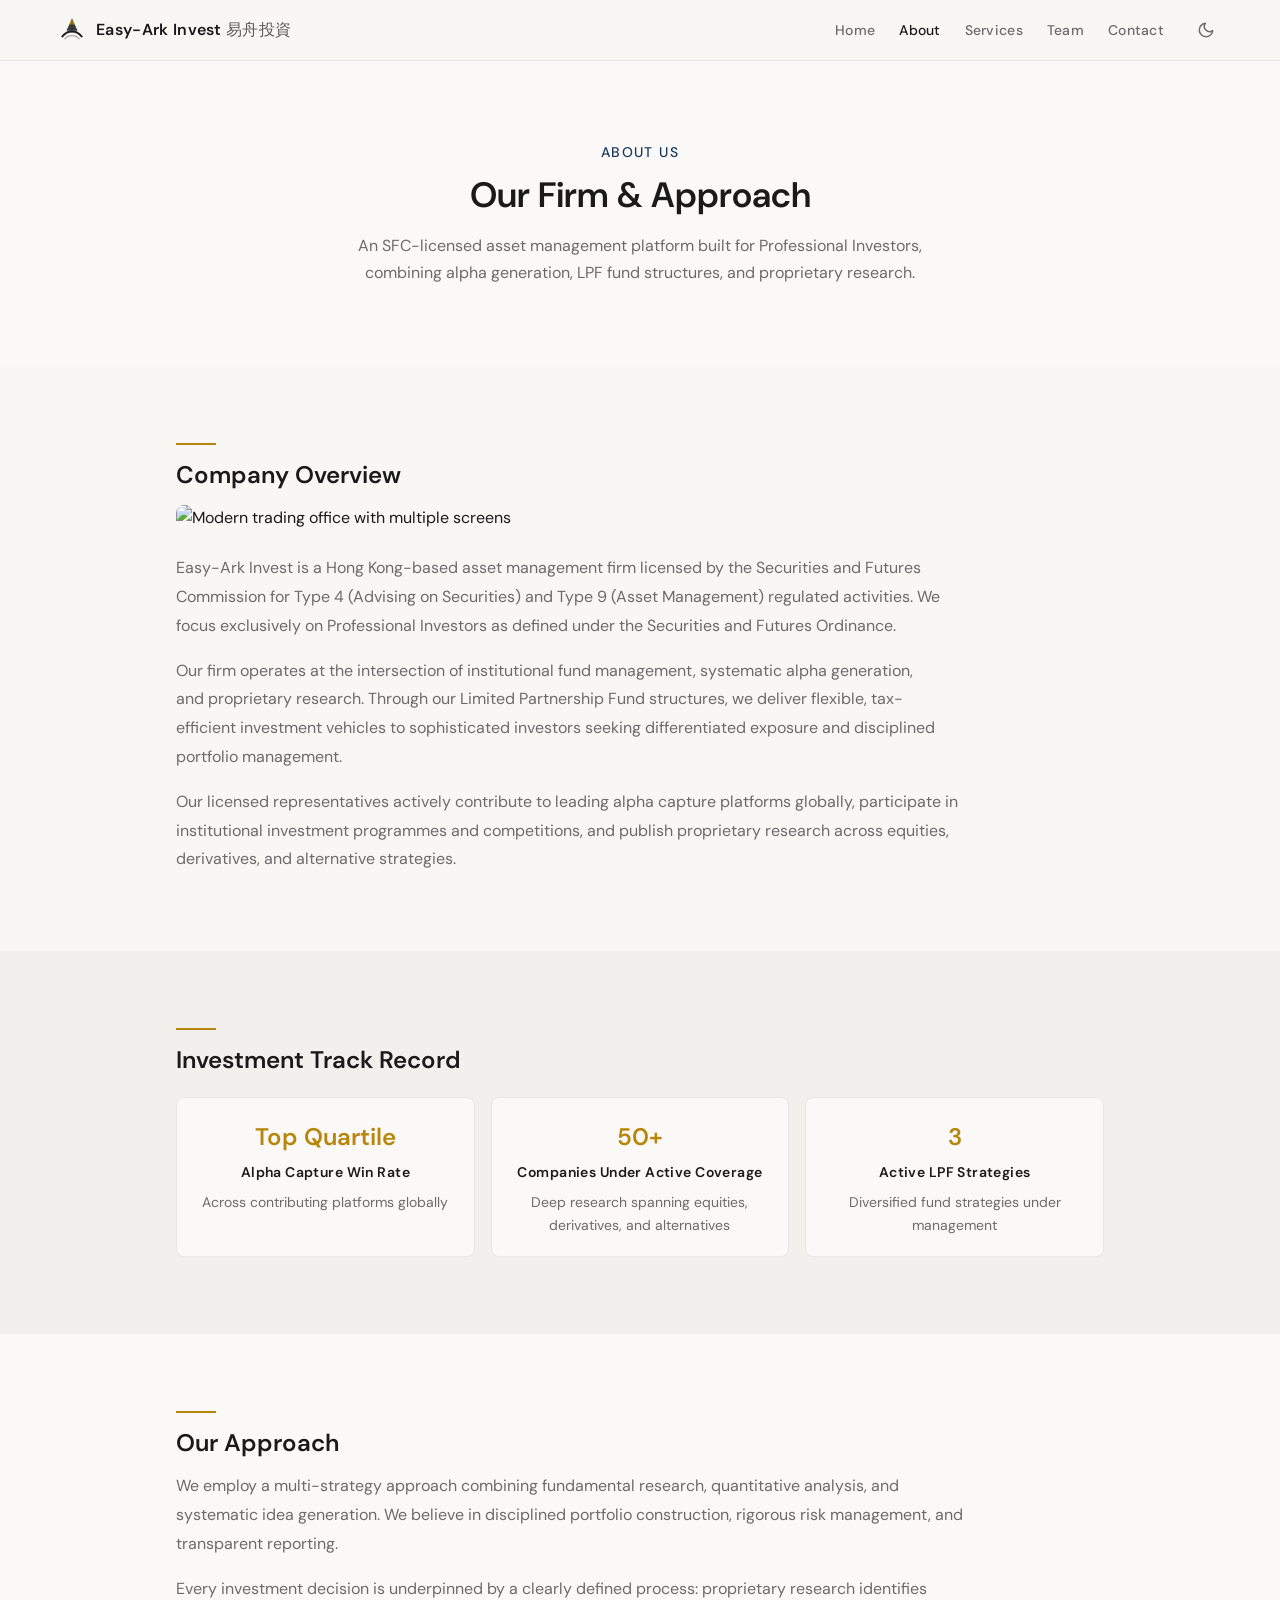
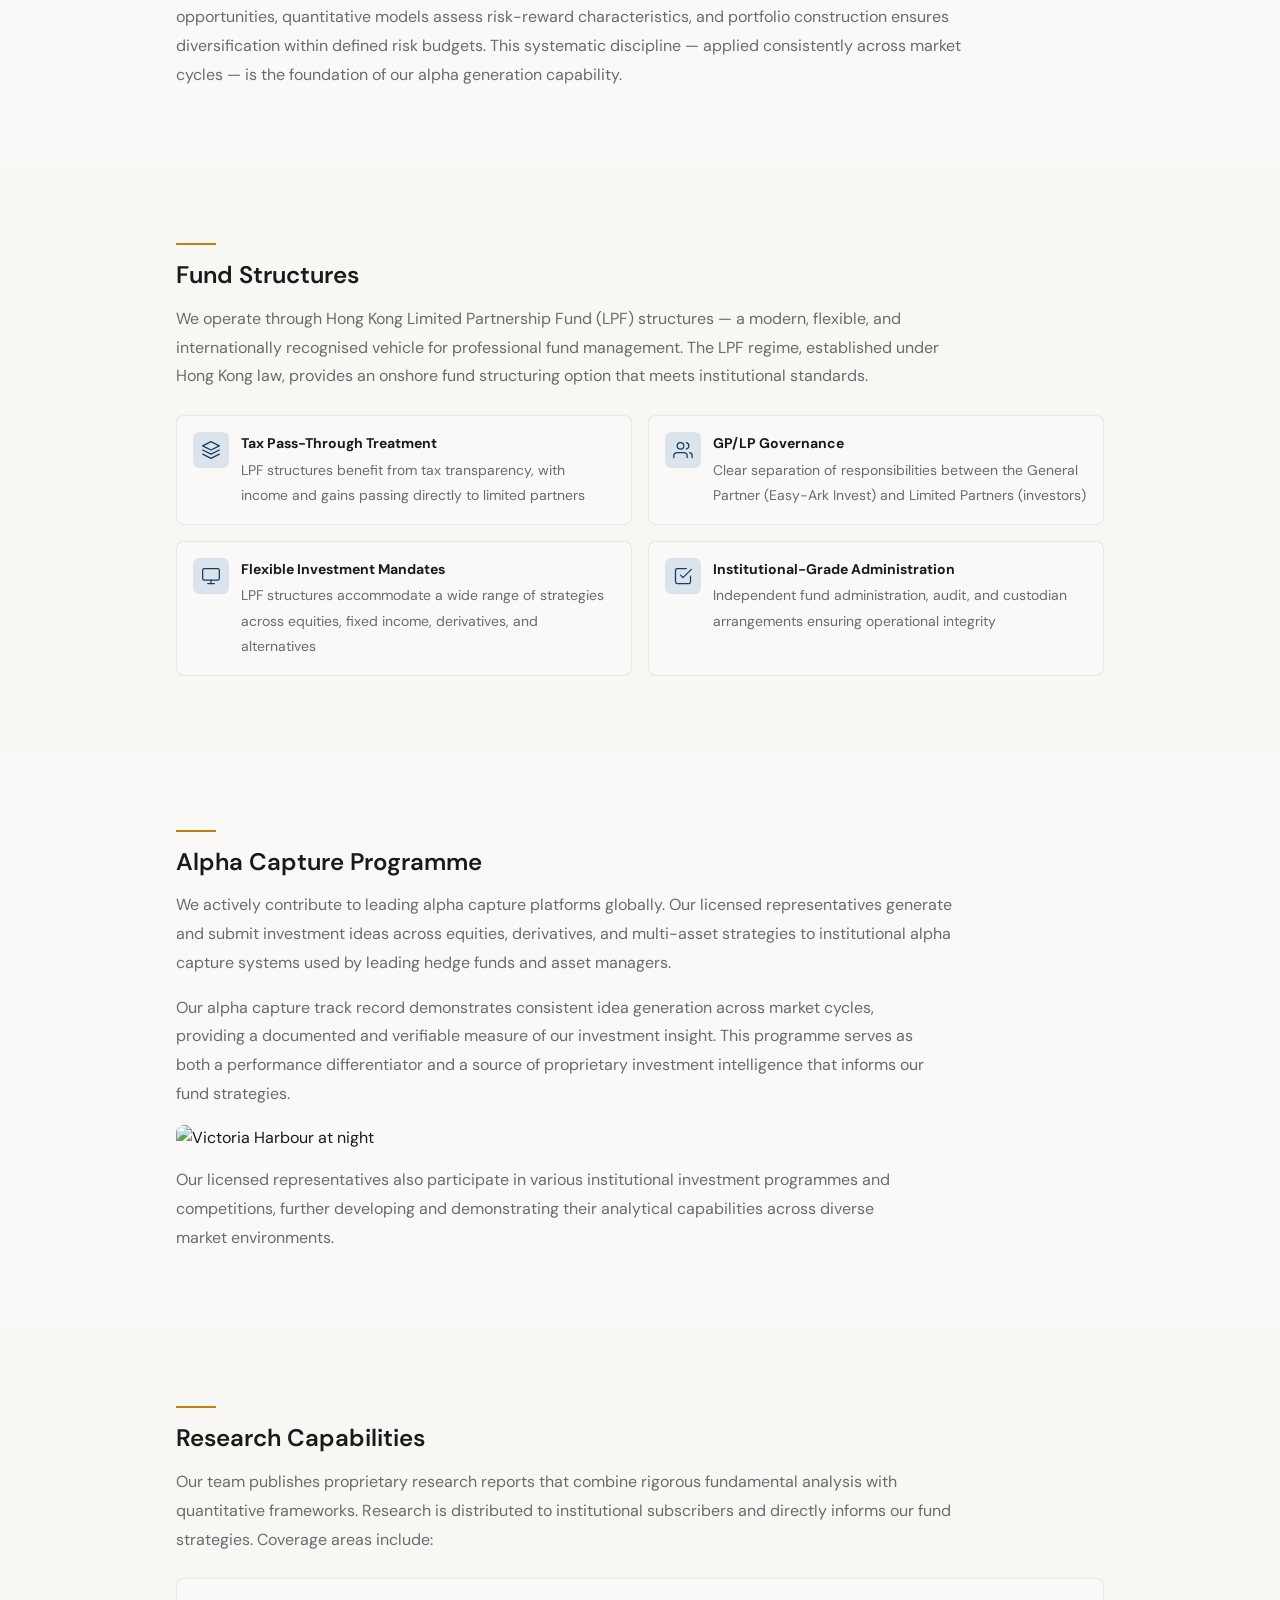
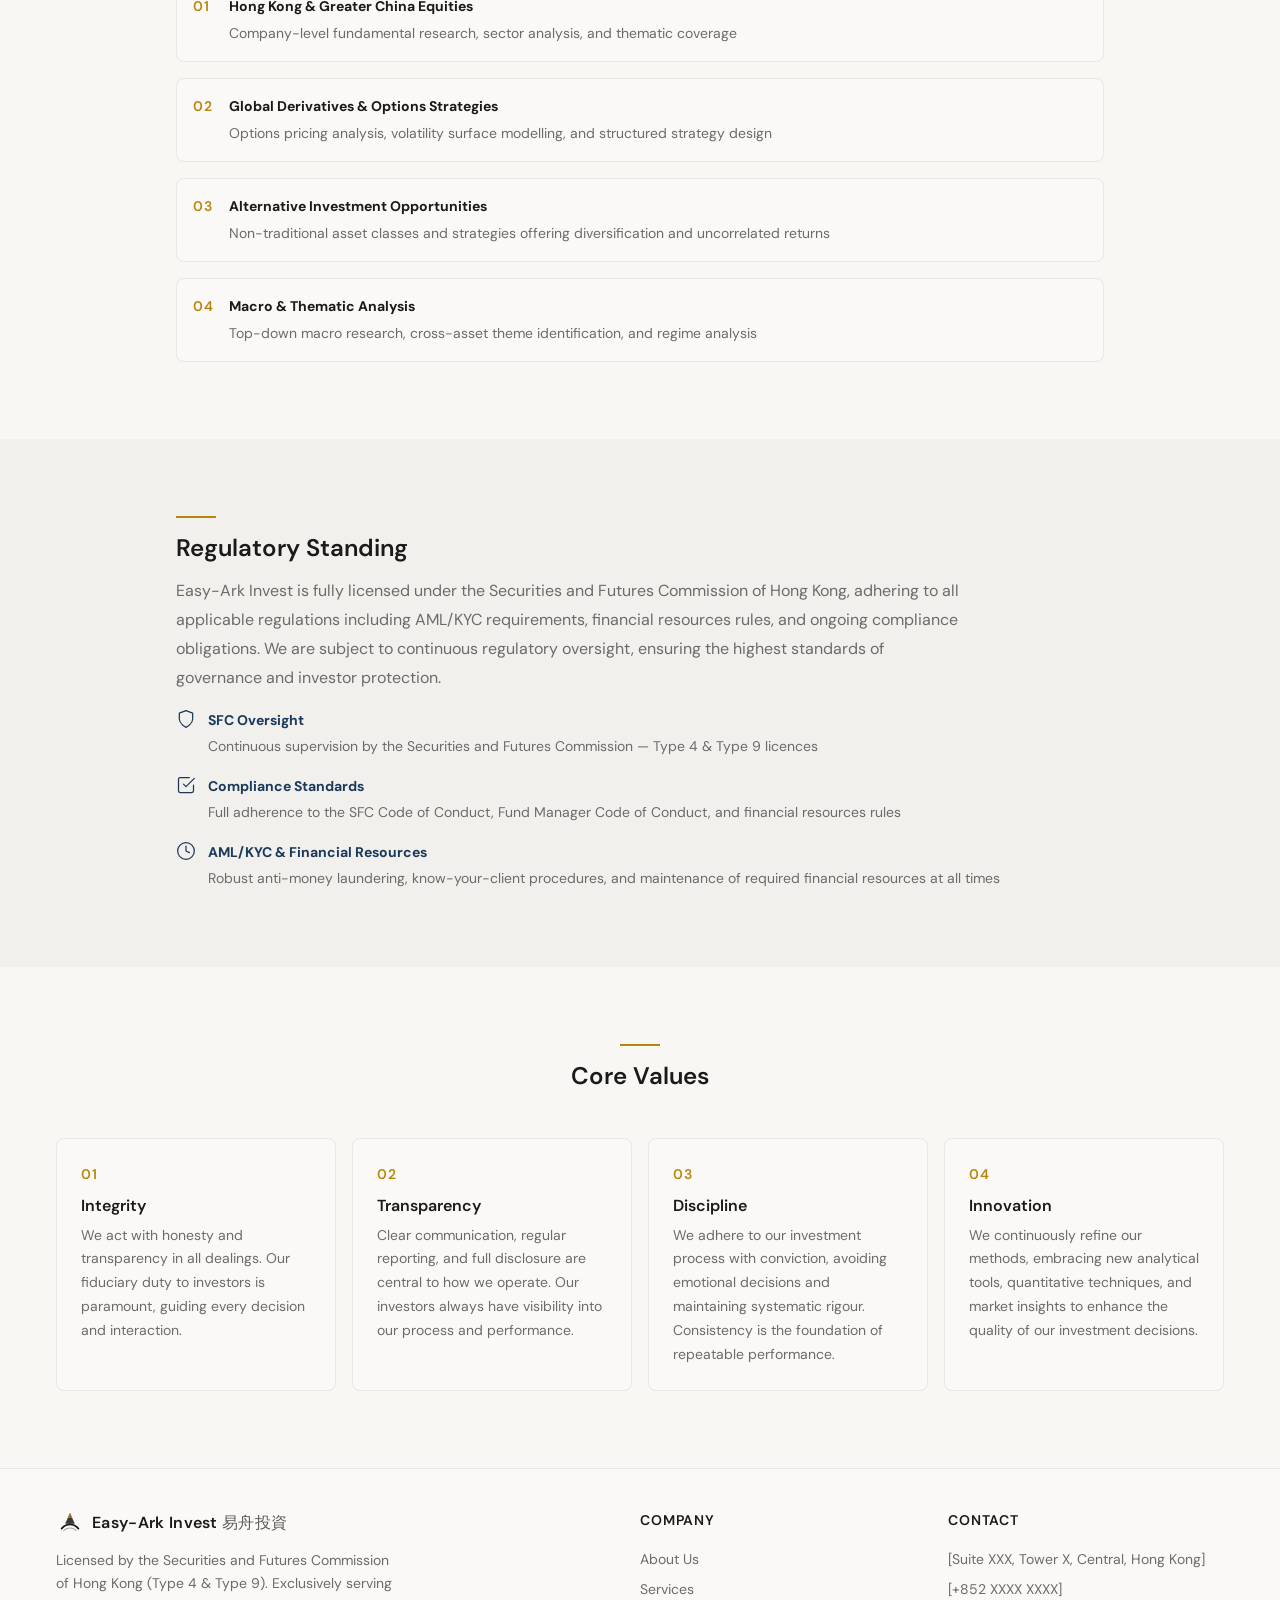
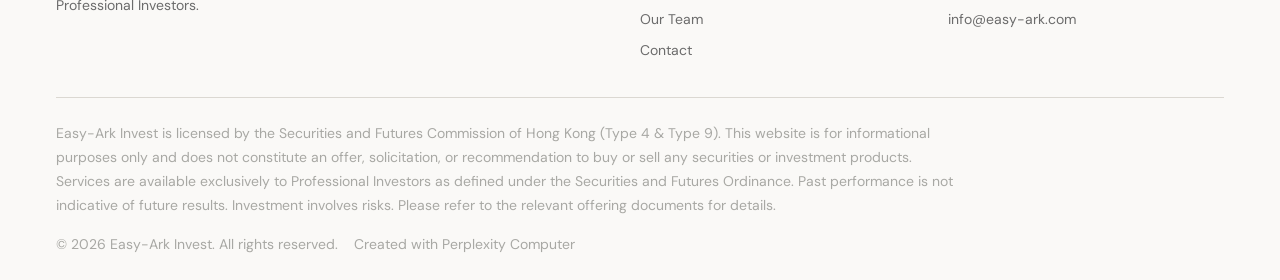
==== commit 5867ee08: "Update site with Chinese name, photos, logo, fund performance" ====
--- a/about.html
+++ b/about.html
@@ -19,7 +19,8 @@
 <link rel="author" href="https://www.perplexity.ai/computer">
 <meta charset="UTF-8">
 <meta name="viewport" content="width=device-width, initial-scale=1.0">
-<title>About Us — Easy-Ark Invest</title>
+<link rel="icon" type="image/svg+xml" href="[data-uri]">
+<title>About Us — Easy-Ark Invest 易舟投資</title>
 <meta name="description" content="Easy-Ark Invest is a Hong Kong-based SFC-licensed asset management firm focused on Professional Investors, operating LPF structures with alpha capture and proprietary research capabilities.">
 <link rel="preconnect" href="https://fonts.googleapis.com">
 <link rel="preconnect" href="https://fonts.gstatic.com" crossorigin>
@@ -36,11 +37,17 @@
   <div class="header__inner">
     <a href="./index.html" class="header__logo" aria-label="Easy-Ark Invest Home">
       <svg width="32" height="32" viewBox="0 0 40 40" fill="none" aria-hidden="true">
-        <path d="M20 4L6 32h4l10-22 10 22h4L20 4z" fill="currentColor" opacity="0.9"/>
-        <path d="M20 14l-6 13.5h12L20 14z" fill="currentColor" opacity="0.4"/>
-        <rect x="8" y="33" width="24" height="2" rx="1" fill="currentColor" opacity="0.2"/>
+        <!-- Hull / Ark shape -->
+        <path d="M8 28C8 28 13 22 20 22C27 22 32 28 32 28" stroke="currentColor" stroke-width="2.5" stroke-linecap="round" fill="none"/>
+        <path d="M11 31C11 31 14 27 20 27C26 27 29 31 29 31" stroke="currentColor" stroke-width="1.5" stroke-linecap="round" fill="none" opacity="0.35"/>
+        <!-- Sail / Upward arrow -->
+        <path d="M20 6L13 21h14L20 6z" fill="currentColor" opacity="0.85"/>
+        <!-- Arrow tip accent in gold -->
+        <path d="M20 6L16.5 13h7L20 6z" fill="var(--color-gold, #b8860b)" opacity="0.9"/>
+        <!-- Mast line -->
+        <path d="M20 6V24" stroke="currentColor" stroke-width="1.2" opacity="0.3"/>
       </svg>
-      <span class="header__logo-text">Easy-Ark Invest</span>
+      <span class="header__logo-text">Easy-Ark Invest <span style="font-weight:400;opacity:0.7;">易舟投資</span></span>
     </a>
     <div class="header__actions" style="display:flex;align-items:center;gap:var(--space-2);">
       <nav class="header__nav" data-nav aria-label="Main navigation">
@@ -77,6 +84,7 @@
       <div class="reveal">
         <div class="gold-accent" style="margin-bottom: var(--space-4);"></div>
         <h2 id="overview-heading" style="font-size: var(--text-lg); font-weight: 600; margin-bottom: var(--space-4);">Company Overview</h2>
+        <img src="./images/office-trading-floor.jpg" alt="Modern trading office with multiple screens" class="reveal section-image" loading="lazy" style="border-radius: var(--radius-lg); max-width: 100%; height: auto; margin-bottom: var(--space-6);">
         <p style="font-size: var(--text-sm); color: var(--color-text-muted); line-height: 1.8; margin-bottom: var(--space-4);">
           Easy-Ark Invest is a Hong Kong-based asset management firm licensed by the Securities and Futures Commission for Type 4 (Advising on Securities) and Type 9 (Asset Management) regulated activities. We focus exclusively on Professional Investors as defined under the Securities and Futures Ordinance.
         </p>
@@ -86,6 +94,34 @@
         <p style="font-size: var(--text-sm); color: var(--color-text-muted); line-height: 1.8;">
           Our licensed representatives actively contribute to leading alpha capture platforms globally, participate in institutional investment programmes and competitions, and publish proprietary research across equities, derivatives, and alternative strategies.
         </p>
+      </div>
+    </div>
+  </section>
+
+
+  <!-- INVESTMENT TRACK RECORD -->
+  <section class="section" style="background: var(--color-surface-offset);" aria-labelledby="track-record-heading">
+    <div class="container container--narrow">
+      <div class="reveal">
+        <div class="gold-accent" style="margin-bottom: var(--space-4);"></div>
+        <h2 id="track-record-heading" style="font-size: var(--text-lg); font-weight: 600; margin-bottom: var(--space-6);">Investment Track Record</h2>
+        <div class="track-record-grid">
+          <div class="track-record-item">
+            <div class="track-record-value">Top Quartile</div>
+            <div class="track-record-label">Alpha Capture Win Rate</div>
+            <div class="track-record-desc">Across contributing platforms globally</div>
+          </div>
+          <div class="track-record-item">
+            <div class="track-record-value">50+</div>
+            <div class="track-record-label">Companies Under Active Coverage</div>
+            <div class="track-record-desc">Deep research spanning equities, derivatives, and alternatives</div>
+          </div>
+          <div class="track-record-item">
+            <div class="track-record-value">3</div>
+            <div class="track-record-label">Active LPF Strategies</div>
+            <div class="track-record-desc">Diversified fund strategies under management</div>
+          </div>
+        </div>
       </div>
     </div>
   </section>
@@ -170,6 +206,7 @@
         <p style="font-size: var(--text-sm); color: var(--color-text-muted); line-height: 1.8; margin-bottom: var(--space-4);">
           Our alpha capture track record demonstrates consistent idea generation across market cycles, providing a documented and verifiable measure of our investment insight. This programme serves as both a performance differentiator and a source of proprietary investment intelligence that informs our fund strategies.
         </p>
+        <img src="./images/hk-harbour-night.jpg" alt="Victoria Harbour at night" class="reveal section-image" loading="lazy" style="border-radius: var(--radius-lg); max-width: 100%; height: auto; margin-bottom: var(--space-4);">
         <p style="font-size: var(--text-sm); color: var(--color-text-muted); line-height: 1.8;">
           Our licensed representatives also participate in various institutional investment programmes and competitions, further developing and demonstrating their analytical capabilities across diverse market environments.
         </p>
@@ -299,11 +336,17 @@
       <div class="footer__brand">
         <a href="./index.html" class="footer__brand-logo" aria-label="Easy-Ark Invest Home">
           <svg width="28" height="28" viewBox="0 0 40 40" fill="none" aria-hidden="true">
-            <path d="M20 4L6 32h4l10-22 10 22h4L20 4z" fill="currentColor" opacity="0.9"/>
-            <path d="M20 14l-6 13.5h12L20 14z" fill="currentColor" opacity="0.4"/>
-            <rect x="8" y="33" width="24" height="2" rx="1" fill="currentColor" opacity="0.2"/>
+            <!-- Hull / Ark shape -->
+            <path d="M8 28C8 28 13 22 20 22C27 22 32 28 32 28" stroke="currentColor" stroke-width="2.5" stroke-linecap="round" fill="none"/>
+            <path d="M11 31C11 31 14 27 20 27C26 27 29 31 29 31" stroke="currentColor" stroke-width="1.5" stroke-linecap="round" fill="none" opacity="0.35"/>
+            <!-- Sail / Upward arrow -->
+            <path d="M20 6L13 21h14L20 6z" fill="currentColor" opacity="0.85"/>
+            <!-- Arrow tip accent in gold -->
+            <path d="M20 6L16.5 13h7L20 6z" fill="var(--color-gold, #b8860b)" opacity="0.9"/>
+            <!-- Mast line -->
+            <path d="M20 6V24" stroke="currentColor" stroke-width="1.2" opacity="0.3"/>
           </svg>
-          <span class="footer__brand-name">Easy-Ark Invest</span>
+          <span class="footer__brand-name">Easy-Ark Invest <span style="font-weight:400;opacity:0.7;">易舟投資</span></span>
         </a>
         <p class="footer__brand-desc">Licensed by the Securities and Futures Commission of Hong Kong (Type 4 & Type 9). Exclusively serving Professional Investors.</p>
       </div>
@@ -334,6 +377,51 @@
 </footer>
 
 <style>
+
+/* Track Record Grid */
+.track-record-grid {
+  display: grid;
+  grid-template-columns: repeat(auto-fit, minmax(min(200px, 100%), 1fr));
+  gap: var(--space-4);
+}
+
+.track-record-item {
+  background: var(--color-surface);
+  border: 1px solid oklch(from var(--color-text) l c h / 0.08);
+  border-radius: var(--radius-lg);
+  padding: var(--space-5);
+  text-align: center;
+}
+
+.track-record-value {
+  font-family: var(--font-display);
+  font-size: var(--text-lg);
+  font-weight: 600;
+  color: var(--color-gold);
+  margin-bottom: var(--space-1);
+}
+
+.track-record-label {
+  font-size: var(--text-xs);
+  font-weight: 600;
+  color: var(--color-text);
+  letter-spacing: 0.03em;
+  margin-bottom: var(--space-2);
+}
+
+.track-record-desc {
+  font-size: var(--text-xs);
+  color: var(--color-text-muted);
+  line-height: 1.6;
+}
+
+/* Section images */
+.section-image {
+  width: 100%;
+  object-fit: cover;
+  max-height: 400px;
+}
+
 .about-label {
   font-size: var(--text-xs);
   font-weight: 500;
